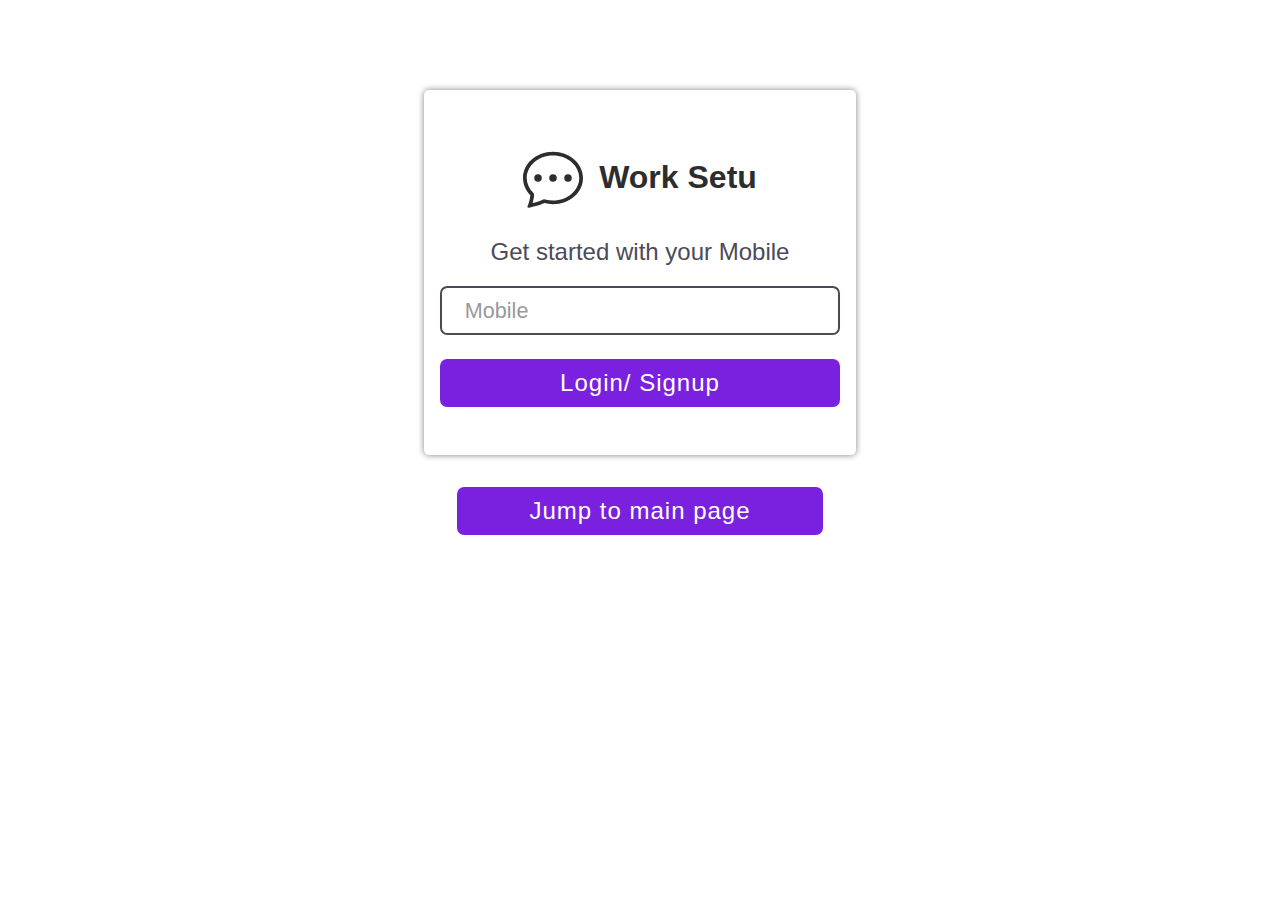
==== index.html @ fb4623e7 "new function added" ====
<!DOCTYPE html>
<html lang="en">

<head>
    <meta charset="UTF-8">
    <meta name="viewport" content="width=device-width, initial-scale=1.0">
    <title>Document</title>
    <link href="style.css" rel="stylesheet" />
</head>

<body>
    <form class="container center-form">
        <div style="display: flex;justify-content: center;align-items: center;gap: 1em;">
            <svg xmlns="http://www.w3.org/2000/svg" width="60" height="60" fill="currentColor" class="bi bi-chat-dots" viewBox="0 0 16 16">
                <path d="M5 8a1 1 0 1 1-2 0 1 1 0 0 1 2 0zm4 0a1 1 0 1 1-2 0 1 1 0 0 1 2 0zm3 1a1 1 0 1 0 0-2 1 1 0 0 0 0 2z"/>
                <path d="m2.165 15.803.02-.004c1.83-.363 2.948-.842 3.468-1.105A9.06 9.06 0 0 0 8 15c4.418 0 8-3.134 8-7s-3.582-7-8-7-8 3.134-8 7c0 1.76.743 3.37 1.97 4.6a10.437 10.437 0 0 1-.524 2.318l-.003.011a10.722 10.722 0 0 1-.244.637c-.079.186.074.394.273.362a21.673 21.673 0 0 0 .693-.125zm.8-3.108a1 1 0 0 0-.287-.801C1.618 10.83 1 9.468 1 8c0-3.192 3.004-6 7-6s7 2.808 7 6c0 3.193-3.004 6-7 6a8.06 8.06 0 0 1-2.088-.272 1 1 0 0 0-.711.074c-.387.196-1.24.57-2.634.893a10.97 10.97 0 0 0 .398-2z"/>
              </svg>
            <h1>Work Setu</h1>
        </div>
        <h2 style="text-align: center;">Get started with your Mobile</h2>
        <input class="input" type="tel" placeholder="Mobile" />
        <a class="button" href="otp.html"> Login/ Signup</a>
    </form>
    <a href="main.html" style="display:flex; justify-content:center; align-items: center;margin-top:2em">
        <button class="button">Jump to main page</button>
    </a>
    
     <!--dark mode script -->
     <script src="darkmode.js"></script>
</body>

</html>
---- style.css ----
@import "normalize.css";

@font-face {
    font-family: 'Inter';
    src: url(Inter.ttf);
    font-display: swap;
}


:root {
    font-family: 'Inter', 'Segoe UI', Tahoma, Geneva, Verdana, sans-serif;
    --primary-color: #7921de;
    --primary-text-color: #ffffff;
    --text-color: #2d2d2d;
    --sub-text-color: #4c4a58;
    --bg-color: #ffffff;
    --border-color: rgb(206, 206, 206);
    --box-shadow: 0 0 6px rgb(0, 0, 0, 0.5);
    --message-text-bg: rgba(158, 154, 159, 0.1);

}


.dark {

    --bg-color: #2d2d2d;
    --text-color: #ffffff;
    --sub-text-color: #cfcfcf;
    --border-color: rgb(77, 75, 75);
    --box-shadow: 0 0 6px rgb(255, 255, 255, 0.1);
    --message-text-bg: rgba(160, 159, 161, 0.1);
    transition: 0.3s;

}

body {
    background-color: var(--bg-color);
    color: var(--text-color);
    overflow-x: hidden;
}

::-webkit-scrollbar {
    width: 5px;
}


::-webkit-scrollbar-thumb {
    background-color: #85818a;
    border-radius: 5px;
}


::-webkit-scrollbar-track {
    background-color: #f0f0f0;
}

h1 {
    font-weight: 600;
}

h2 {
    color: var(--sub-text-color);
    font-weight: 500;
}

.input::placeholder {
    padding: 0.5em;
    color: #999999;
    /* Placeholder text color */
    font-size: 0.9em;
    /* Placeholder text style */
}

img {
    max-width: 100%;
    width: auto;
    max-height: 100%;
    height: auto;
}

.container {
    margin: auto;
    padding: 1.5em;
    max-width: 1140px;

}

.center-form {
    margin: auto;
    display: flex;
    flex-direction: column;
    width: 400px;
    max-width: calc(100% - 2em);
    margin-top: 10vh;
    box-shadow: var(--box-shadow);
    border-radius: 5px;
    padding: 3em 1em;
}

.input {
    line-height: 1.87em;
    display: flex;
    align-items: center;
    border: 2px solid var(--text-color);
    border-radius: 0.3em;
    outline: none;
    padding: 0;
    padding-left: 0.5em;
    font-size: 1.5rem;
    margin-bottom: 1em;
    background-color: var(--bg-color);
    border-color: var(--sub-text-color);
    color: var(--text-color);
}

.input:focus {
    border: 2px solid var(--primary-color);
}

.button {
    color: var(--primary-text-color);
    background: var(--primary-color);
    font-size: 1.5rem;
    font-weight: 400;
    letter-spacing: 1px;
    cursor: pointer;
    border: none;
    border-radius: 0.3em;
    display: flex;
    align-items: center;
    justify-content: center;
    height: 2em;
    padding: 0 3em;
    white-space: nowrap;
    text-decoration: none;
}

.steps_heading {
    display: flex;
    align-items: center;
    gap: 1em;
    text-decoration: none;
    color: var(--text-color);
    padding: 1em 0;
}

/* Medium devices (tablets, 768px and up) */
@media (max-width: 768px) {
    .center-form {
        box-shadow: none;
    }

    .container {
        margin: auto;
        padding-left: 1em;
        padding-right: 1em;
        max-width: calc(100% - 2em);
    }
}


/* Main class */
.container1 {
    height: calc(100vh - 48.8px);
    display: flex;
    flex: 1
}

.nav {
    position: sticky;
    top: 0;
}


.search {
    line-height: 1.5em;
    align-items: center;
    width: 100%;
    max-width: 50%;
    border-radius: 0.5em;
    background-color: var(--bg-color);
    border-color: var(--sub-text-color);
    color: var(--text-color);
    border: 1.5px solid var(--text-color);
    padding: 0 15px;
    font-size: 1.2em;
    outline: none;
}

.search:focus {
    /* border-color: var(--primary-color); */
    border: 1.5px solid var(--primary-color);
}

.search::placeholder {

    font-size: 0.7em;
    ;
}

.row {
    display: flex;
    align-items: center;
    gap: 0.5em;
}

span {
    font-size: 0.8em;
    font-weight: 500;
}

.img {
    width: 40px;
    height: 40px;
    border-radius: 2em;
    cursor: pointer;
}

.message-owner {
    font-weight: 600
}

.message-time {
    font-size: 0.7em;
    color: var(--sub-text-color);
    font-weight: 400;
}

.messagetext {
    line-height: 1.5em;
    font-size: 16px;
    font-weight: 400;
}

.column {
    display: flex;
    flex-direction: column;
    gap: 1em;
}



.sidebar {
    padding: 0.5em;
    flex: 0.1;
    background-color: var(--bg-color);
    min-width: 200px;
    border-top: 0.05px solid var(--border-color);
    border-right: 0.05px solid var(--border-color);
}

.chat-content {
    padding: 1em;
    flex: 1;
    background-color: var(--bg-color);
    display: flex;
    flex-direction: column;
    border-top: 0.05px solid var(--border-color);
    border-right: 0.05px solid var(--border-color);

}

.message-container {
    flex: 1;
    overflow-y: auto;


}

@media (max-width: 768px) {
    .sidebar {
        display: none;
        position: absolute;
        height: 91.5vh;
        animation: showSidebar 0.3s ease forwards;
    }


    @keyframes showSidebar {
        0% {
            display: none;
            opacity: 0;
            transform: translateX(-100%);
        }

        100% {
            display: block;
            opacity: 1;
            transform: translateX(0);
        }
    }


    .chat-content {

        margin-left: auto;
        width: 100%;
        max-width: calc(100% - 2em);

    }

    .menu-sidebar {
        display: block;
    }
}






.chatbox-msg:focus {
    border: 2px solid var(--primary-color);
}

.search-icon {
    display: none;
}

/* ================================================sender reciever ================================================== */

.sender,
.receiver {
    max-width: 99%;
    /* Adjust the maximum width as needed */
}

.sender-name-time {
    justify-content: flex-end;
}

.sender {

    justify-content: flex-end;
    align-items: flex-start;
    max-width: 50%;
    margin-left: auto;

}

.receiver {

    justify-content: flex-start;
    align-items: flex-start;
    max-width: 50%;
  
}

.receiver-text {
    padding: 1em;
    background-color: var(--message-text-bg);
    border-top-right-radius: 1em;
    border-bottom-right-radius: 1em;
    border-bottom-left-radius: 1em;
}

.sender-text {
    padding: 1em;

    background-color: var(--message-text-bg);

    border-bottom-right-radius: 1em;
    border-bottom-left-radius: 1em;
    border-top-left-radius: 1em;
}



.message-head-content {
    display: flex;
    position: relative;
    justify-content: space-between;
}
.forward-share-container {
    position: relative;
}

.forward-share-thread {
    position:absolute;
    display: flex;
    align-items: center;
    cursor: pointer;
    display: none;
    margin-left: -0.8em;
    margin-top: -0.5em;
}

.message-options {

    background-color: var(--bg-color);
    position: absolute;
    margin-left: 1em;
    margin-bottom: -11em;
    display: flex;
    flex-direction: column;
    flex-wrap: wrap;
    /* align-items: center; */
    gap: 1em;
    display: none;
    padding: 1em 1em;
    border-radius: 0.5em;
    border: 0.5px solid var(--border-color);
    z-index: 9999;

}

.message-options-elements {
    display: flex;
    align-items: center;
    /* flex-wrap: wrap; */

}



.message-options svg {
    cursor: pointer;
}

.messagetext.receiver-text:hover+.forward-share-thread,
.forward-share-thread:hover {
    display: flex;
}

@media (max-width: 1200px) {

    .receiver,
    .sender {
        max-width: 80%;
    }
}

@media (max-width: 768px) {
    .search-icon {
        display: block;
        cursor: pointer;
    }

    .search {
        display: none;
    }
    .message-options-elements span{
        display: none;
    }

}

.logo {
    position: relative;
    display: inline-block;
    cursor: pointer;
}

.logo .text {
    position: absolute;
    top: 50%;
    left: 2em;
    transform: translate(-50%, -50%);
    opacity: 0;
    transition: opacity 0.3s;
    font-size: 1em;
    font-weight: bold;
}

.logo:hover .bi-chat-dots {
    opacity: 0;
}

.logo:hover .text {
    opacity: 1;
    color: var(--primary-color);
}

/* =========================Thread=================================== */
.thread {

    padding: 1em;
    flex: 1;
    background-color: var(--bg-color);
    display: flex;
    flex-direction: column;
    border-top: 0.05px solid var(--border-color);
    border-right: 0.05px solid var(--border-color);
    display: none;

}

/* ===========================input box design============== */
.input-msg {
    background-color: var(--bg-color);
    display: flex;
    /* padding: 0.5em; */
    flex-direction: column;
    position: relative;



    /* border: 0.05px solid var(--border-color); */

}

.midinput {
    display: flex;
    flex: 1;
    padding: 0.5em;
    align-items: center;
    border: 0.05px solid var(--border-color);
    border-radius: 0.5em;
    justify-content: space-between;


}

.chatbox-msg {
    width: 100%;
    border: 2px solid var(--text-color);
    line-height: 2em;
    align-items: center;
    border-radius: 0.3em;
    background-color: var(--bg-color);
    border-color: var(--sub-text-color);
    color: var(--text-color);
    font-size: 1.2em;
    outline: none;

}

.input-msg svg {
    width: 18px;
    height: 18px;
    cursor: pointer;



}

.textStyle-container{
    position: relative;
}

.textStyle {
    position: absolute;
    max-width: 55%;
    display: flex;
    flex-wrap: wrap;
    gap: 1em;
    align-items: center;
    background-color: var(--bg-color);
    padding: 0.5em;
    border: 0.5px solid var(--border-color);
    border-radius: 0.5em;
    cursor: pointer;
    margin-top: -2.3em;
    display: none;
    /* width: 100%; */
}





.midinput input {
    font-size: 1.2em;
    border: none;
    background-color: var(--bg-color);
    width: calc(100% - 0.5em);
    color: var(--text-color)
}

.midinput svg {
    display: flex;
}

.midinput input:focus {
    outline: none;
    border: 0px solid var(--border-color);

}

.attachement {
    display: flex;
    justify-content: space-between;
    padding: 0.2em;

}

.leftattachment {
    display: flex;
    gap: 1em;
    flex: 1;
    cursor: pointer;
    align-items: center;
}


.rightbutton svg {
    width: 25px;
    height: 25px;
    cursor: pointer;
    flex: 1;

}

.work-detail {
    cursor: pointer;
}

.popup-container {
    display: none;
    position: fixed;
    top: 50%;
    left: 50%;
    transform: translate(-50%, -50%);
    padding: 2em;
    width: 400px;
    height: 350px;
    background-color: var(--bg-color);
    box-shadow: var(--box-shadow);
    z-index: 9999;
    border-radius: 20px;
}


.dimmed-background {
    position: fixed;
    top: 0;
    left: 0;
    width: 100%;
    height: 100%;
    background-color: rgba(0, 0, 0, 0.5);
    z-index: 9998;
    pointer-events: none;
}

/* your slack pop up style */

.your-slack {
    width: 300px;
    height: 300px;
    background-color: var(--bg-color);
    padding: 2em;
    border-radius: 20px;
    box-shadow: var(--box-shadow);
    z-index: 9999;
    display: none;
    position: absolute;
    top: 8%;
    left: 0;

}

.mid-content span {
    font-size: 1em;
}

.profile-popup {
    width: 250px;
    height: 250px;
    padding: 2em;
    background-color: var(--bg-color);
    border-radius: 20px;
    box-shadow: var(--box-shadow);
    z-index: 9999;
    position: absolute;
    top: 4%;
    right: 0;
    display: none;

}

.invite-people {
    display: flex;
    justify-content: center;
    align-items: center;
    z-index: 9999;
    position: absolute;
    left: 50%;
    top: 50%;
    transform: translate(-50%, -50%);
    display: none;
    width: 400px;
    height: 250px;
    padding: 2em;
    background-color: var(--bg-color);
    border-radius: 20px;
    box-shadow: var(--box-shadow);
}


.invite-people textarea {
    padding: 1em;
    text-decoration: none;
    height: 5em;
    border-radius: 0.2em;
}

.invite-people textarea:focus {
    outline: none;
    box-shadow: var(--box-shadow);

}


a {
    text-decoration: none;

}

.create-channel-popup {
    display: flex;
    justify-content: center;
    align-items: center;
    z-index: 9999;
    position: absolute;
    left: 50%;
    top: 50%;
    transform: translate(-50%, -50%);
    display: none;
    width: 400px;
    height: 250px;
    padding: 2em;
    background-color: var(--bg-color);
    border-radius: 20px;
    box-shadow: var(--box-shadow);
}


.setting-adminitration-popup {
    display: flex;
    justify-content: center;
    align-items: center;
    z-index: 9999;
    position: absolute;
    left: 23.7%;
    top: 22%;
    display: none;
    width: 250px;
    height: 250px;
    padding: 2em;
    background-color: var(--bg-color);
    border-radius: 20px;
    box-shadow: var(--box-shadow);
}

.add-workspace-popup {
    display: flex;
    justify-content: center;
    align-items: center;
    z-index: 9999;
    position: absolute;
    left: 23.7%;
    top: 22%;
    display: none;
    width: 200px;
    height: 125px;
    padding: 1em;
    background-color: var(--bg-color);
    border-radius: 20px;
    box-shadow: var(--box-shadow);
}

.edit-workspace-detail-popup {
    display: flex;
    justify-content: center;
    align-items: center;
    z-index: 9999;
    position: absolute;
    left: 50%;
    top: 50%;
    transform: translate(-50%, -50%);
    display: none;
    width: 400px;
    height: 350px;
    padding: 2em;
    background-color: var(--bg-color);
    border-radius: 20px;
    box-shadow: var(--box-shadow);
}

.switch-workspace-popup {
    display: flex;
    justify-content: flex-start;
    align-items: start;
    z-index: 9999;
    position: absolute;
    left: 23.7%;
    top: 21%;
    display: none;
    width: 200px;
    height: 200px;
    padding: 2em;
    background-color: var(--bg-color);
    border-radius: 20px;
    box-shadow: var(--box-shadow);
}

.add-channel-pop-up {
    display: flex;
    justify-content: center;
    align-items: center;
    z-index: 9999;
    position: absolute;
    left: 50%;
    top: 50%;
    transform: translate(-50%, -50%);
    display: none;
    width: 400px;
    height: 250px;
    padding: 2em;
    background-color: var(--bg-color);
    border-radius: 20px;
    box-shadow: var(--box-shadow);
}

@media screen and (max-width: 768px) {

    .invite-people,
    .create-channel-popup,
    .edit-workspace-detail-popup,
    .popup-container,
    .add-channel-pop-up {
        width: 90%;
        height: auto;
        max-width: 400px;
        /* Optional: Limit the maximum width for very large screens */
        padding: 1em;
    }

}


/* =========================================================================Manage page css======================================================== */
.manage-container {

    height: calc(100vh - 80px);
    display: flex;

}

.navBar {
    position: sticky;
    top: 0;
    width: calc(100% - 4em);
    background-color: var(--bg-color);
    border-bottom: 0.05px solid var(--border-color);
    ;


}



.left-content {

    height: calc(100vh - 100px);
    padding: 0.5em;
    flex: 1;
    background-color: var(--bg-color);
    min-width: 200px;
    border-right: 0.05px solid var(--border-color);
}

.rightBar {
    flex: 1;
}

.right-content {
    display: flex;
    flex-direction: column;
    margin-left: auto;


}

.midbar {
    display: flex;
    justify-content: space-between;
    align-items: center;
    border-top: 0.05px solid var(--border-color);
    border-bottom: 0.05px solid var(--border-color);

}

.right input {

    background-color: var(--bg-color);
    padding: 0.5em;
    border-radius: 0.5em;
    color: var(--text-color);
}

.right input:focus {
    outline: none;
    border-color: var(--primary-color);
}

.bottomBar {
    width: 100%;
    display: flex;
    justify-content: space-between;
    border-bottom: 0.05px solid var(--border-color);
    margin: auto;
}

.firstTable {

    display: flex;
    align-items: center;
    flex-direction: column;



}

@media (max-width: 768px) {
    .leftBar {
        display: none;
        position: absolute;
        height: 91.5vh;
        animation: showSidebars 0.3s ease forwards;
    }

    @keyframes showSidebars {
        0% {
            display: none;
            opacity: 0;
            transform: translateX(-100%);
        }

        100% {
            display: block;
            opacity: 1;
            transform: translateX(0);
        }
    }

    .navBar {
        width: 100%;
    }

    .right-content {

        margin-left: auto;
        width: 100%;

    }

    .menu-button-leftbar {
        display: block;
    }
}
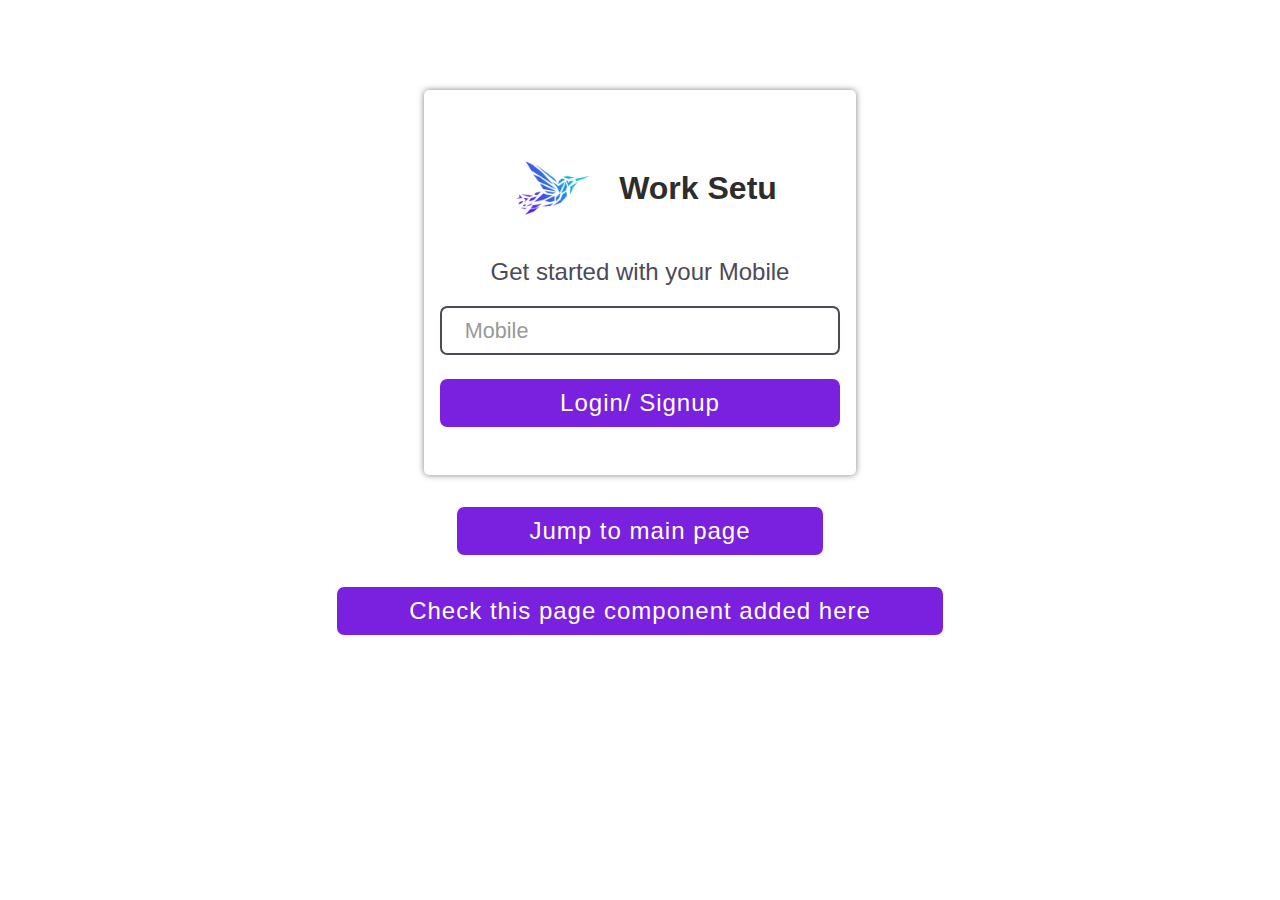
==== commit 8d7189d8: "logo changed" ====
--- a/index.html
+++ b/index.html
@@ -11,10 +11,11 @@
 <body>
     <form class="container center-form">
         <div style="display: flex;justify-content: center;align-items: center;gap: 1em;">
-            <svg xmlns="http://www.w3.org/2000/svg" width="60" height="60" fill="currentColor" class="bi bi-chat-dots" viewBox="0 0 16 16">
+            <!-- <svg xmlns="http://www.w3.org/2000/svg" width="60" height="60" fill="currentColor" class="bi bi-chat-dots" viewBox="0 0 16 16">
                 <path d="M5 8a1 1 0 1 1-2 0 1 1 0 0 1 2 0zm4 0a1 1 0 1 1-2 0 1 1 0 0 1 2 0zm3 1a1 1 0 1 0 0-2 1 1 0 0 0 0 2z"/>
                 <path d="m2.165 15.803.02-.004c1.83-.363 2.948-.842 3.468-1.105A9.06 9.06 0 0 0 8 15c4.418 0 8-3.134 8-7s-3.582-7-8-7-8 3.134-8 7c0 1.76.743 3.37 1.97 4.6a10.437 10.437 0 0 1-.524 2.318l-.003.011a10.722 10.722 0 0 1-.244.637c-.079.186.074.394.273.362a21.673 21.673 0 0 0 .693-.125zm.8-3.108a1 1 0 0 0-.287-.801C1.618 10.83 1 9.468 1 8c0-3.192 3.004-6 7-6s7 2.808 7 6c0 3.193-3.004 6-7 6a8.06 8.06 0 0 1-2.088-.272 1 1 0 0 0-.711.074c-.387.196-1.24.57-2.634.893a10.97 10.97 0 0 0 .398-2z"/>
-              </svg>
+              </svg> -->
+              <img class="logo-main" src="wlogo.png" style="width: 100px; height:100px" alt="">
             <h1>Work Setu</h1>
         </div>
         <h2 style="text-align: center;">Get started with your Mobile</h2>
@@ -24,7 +25,10 @@
     <a href="main.html" style="display:flex; justify-content:center; align-items: center;margin-top:2em">
         <button class="button">Jump to main page</button>
     </a>
-    
+    <a href="check.html" style="display:flex; justify-content:center; align-items: center;margin-top:2em">
+        <button class="button">Check this page component added here</button>
+    </a>
+
      <!--dark mode script -->
      <script src="darkmode.js"></script>
 </body>
--- a/style.css
+++ b/style.css
@@ -14,18 +14,24 @@
     --text-color: #2d2d2d;
     --sub-text-color: #4c4a58;
     --bg-color: #ffffff;
+    --sidebar: #ffff;
+    --message: rgb(255, 255, 255);
+    --nav: #fff;
     --border-color: rgb(206, 206, 206);
     --box-shadow: 0 0 6px rgb(0, 0, 0, 0.5);
     --message-text-bg: rgba(158, 154, 159, 0.1);
 
+
 }
 
 
 .dark {
-
-    --bg-color: #2d2d2d;
+    --bg-color: #232627;
     --text-color: #ffffff;
     --sub-text-color: #cfcfcf;
+    --sidebar: rgb(21, 24, 25);
+    --nav: #141718;
+    --message: #232627;
     --border-color: rgb(77, 75, 75);
     --box-shadow: 0 0 6px rgb(255, 255, 255, 0.1);
     --message-text-bg: rgba(160, 159, 161, 0.1);
@@ -96,7 +102,9 @@
     border-radius: 5px;
     padding: 3em 1em;
 }
-
+.logo-main{
+    width:40px; height:40px
+}
 .input {
     line-height: 1.87em;
     display: flex;
@@ -144,6 +152,19 @@
     padding: 1em 0;
 }
 
+.image-box {
+
+    border-radius: 0.5em;
+    overflow: auto;
+    transition: all ease 1s;
+
+
+}
+
+.image-box:hover {
+    scale: 1.1;
+}
+
 /* Medium devices (tablets, 768px and up) */
 @media (max-width: 768px) {
     .center-form {
@@ -159,9 +180,9 @@
 }
 
 
-/* Main class */
+/* ======================================Main class============================= */
 .container1 {
-    height: calc(100vh - 48.8px);
+    height: calc(100vh - 44.5px);
     display: flex;
     flex: 1
 }
@@ -169,6 +190,13 @@
 .nav {
     position: sticky;
     top: 0;
+    background-color: var(--nav);
+    width: 100%;
+    display: flex;
+    justify-content: space-between;
+    align-items: center;
+    gap: 2em;
+    
 }
 
 
@@ -178,10 +206,10 @@
     width: 100%;
     max-width: 50%;
     border-radius: 0.5em;
-    background-color: var(--bg-color);
+    background-color: var(--nav);
     border-color: var(--sub-text-color);
     color: var(--text-color);
-    border: 1.5px solid var(--text-color);
+    border: 1.7px solid var(--text-color);
     padding: 0 15px;
     font-size: 1.2em;
     outline: none;
@@ -189,7 +217,7 @@
 
 .search:focus {
     /* border-color: var(--primary-color); */
-    border: 1.5px solid var(--primary-color);
+    border: 1.7px solid var(--primary-color);
 }
 
 .search::placeholder {
@@ -241,18 +269,19 @@
 
 
 .sidebar {
-    padding: 0.5em;
+    padding: 0.6em;
     flex: 0.1;
-    background-color: var(--bg-color);
+    background-color: var(--sidebar);
     min-width: 200px;
     border-top: 0.05px solid var(--border-color);
     border-right: 0.05px solid var(--border-color);
+    z-index: 999;
 }
 
 .chat-content {
     padding: 1em;
     flex: 1;
-    background-color: var(--bg-color);
+    background-color: var(--message);
     display: flex;
     flex-direction: column;
     border-top: 0.05px solid var(--border-color);
@@ -263,6 +292,7 @@
 .message-container {
     flex: 1;
     overflow-y: auto;
+   
 
 
 }
@@ -335,6 +365,7 @@
     align-items: flex-start;
     max-width: 50%;
     margin-left: auto;
+   
 
 }
 
@@ -343,7 +374,7 @@
     justify-content: flex-start;
     align-items: flex-start;
     max-width: 50%;
-  
+
 }
 
 .receiver-text {
@@ -370,33 +401,48 @@
     display: flex;
     position: relative;
     justify-content: space-between;
-}
+    align-items: center;
+}
+
 .forward-share-container {
     position: relative;
+
+
+
+
 }
 
 .forward-share-thread {
-    position:absolute;
-    display: flex;
-    align-items: center;
+    width: 50%;
+    position: absolute;
+    display: flex;
     cursor: pointer;
-    display: none;
-    margin-left: -0.8em;
+    margin: auto;
+
+    /* display: none; */
+
+    margin-left: -5em;
     margin-top: -0.5em;
-}
+
+    gap: 0.6em;
+
+
+}
+
 
 .message-options {
 
-    background-color: var(--bg-color);
-    position: absolute;
-    margin-left: 1em;
-    margin-bottom: -11em;
+    background-color: var(--message);
+    position: absolute;
+
+    margin-left: 0.5em;
+    margin-top: 1em;
+
     display: flex;
     flex-direction: column;
     flex-wrap: wrap;
-    /* align-items: center; */
+    opacity: 0;
     gap: 1em;
-    display: none;
     padding: 1em 1em;
     border-radius: 0.5em;
     border: 0.5px solid var(--border-color);
@@ -407,9 +453,28 @@
 .message-options-elements {
     display: flex;
     align-items: center;
+
     /* flex-wrap: wrap; */
 
 }
+
+.three-option-visible {
+    display: flex;
+    gap: 0.5em;
+    opacity: 0;
+
+}
+
+.receiver:hover .three-option-visible {
+    opacity: 1;
+}
+
+.forward-share-container:hover .message-options {
+    opacity: 1;
+
+}
+
+
 
 
 
@@ -417,10 +482,7 @@
     cursor: pointer;
 }
 
-.messagetext.receiver-text:hover+.forward-share-thread,
-.forward-share-thread:hover {
-    display: flex;
-}
+
 
 @media (max-width: 1200px) {
 
@@ -439,7 +501,8 @@
     .search {
         display: none;
     }
-    .message-options-elements span{
+
+    .message-options-elements span {
         display: none;
     }
 
@@ -449,16 +512,18 @@
     position: relative;
     display: inline-block;
     cursor: pointer;
+
 }
 
 .logo .text {
+    text-transform: uppercase;
     position: absolute;
     top: 50%;
     left: 2em;
     transform: translate(-50%, -50%);
     opacity: 0;
     transition: opacity 0.3s;
-    font-size: 1em;
+    font-size: 1.2em;
     font-weight: bold;
 }
 
@@ -468,7 +533,9 @@
 
 .logo:hover .text {
     opacity: 1;
-    color: var(--primary-color);
+    color: transparent;
+    -webkit-text-stroke: 0.9px var(--text-color);
+    
 }
 
 /* =========================Thread=================================== */
@@ -487,7 +554,7 @@
 
 /* ===========================input box design============== */
 .input-msg {
-    background-color: var(--bg-color);
+    background-color: var(--message);
     display: flex;
     /* padding: 0.5em; */
     flex-direction: column;
@@ -517,7 +584,7 @@
     line-height: 2em;
     align-items: center;
     border-radius: 0.3em;
-    background-color: var(--bg-color);
+    background-color: var(--message);
     border-color: var(--sub-text-color);
     color: var(--text-color);
     font-size: 1.2em;
@@ -534,7 +601,7 @@
 
 }
 
-.textStyle-container{
+.textStyle-container {
     position: relative;
 }
 
@@ -562,7 +629,7 @@
 .midinput input {
     font-size: 1.2em;
     border: none;
-    background-color: var(--bg-color);
+    background-color: var(--message);
     width: calc(100% - 0.5em);
     color: var(--text-color)
 }
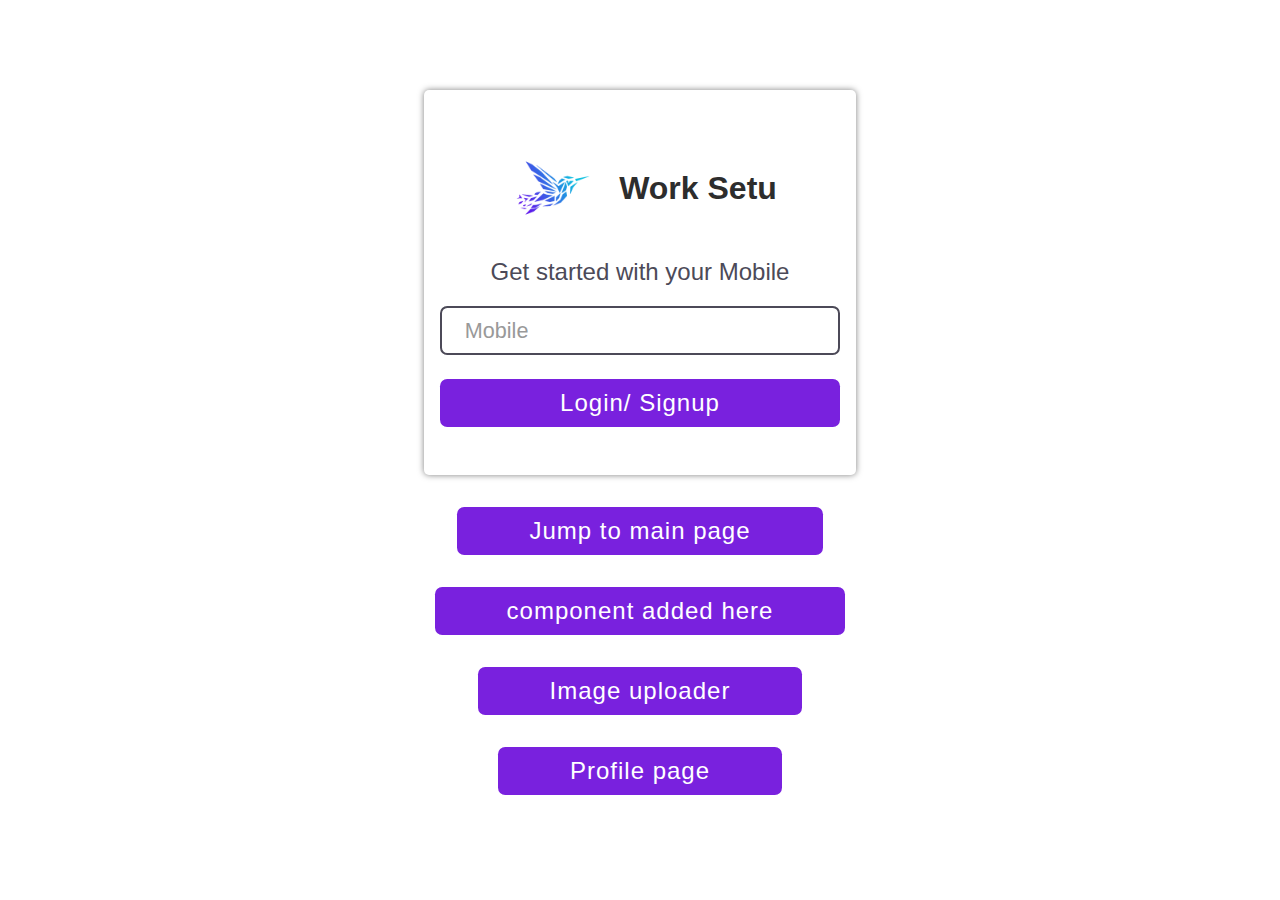
==== commit b9264f5b: "Update index.html" ====
--- a/index.html
+++ b/index.html
@@ -4,7 +4,8 @@
 <head>
     <meta charset="UTF-8">
     <meta name="viewport" content="width=device-width, initial-scale=1.0">
-    <title>Document</title>
+    <link rel="icon" type="image/x-icon" href="wlogo.png">
+    <title>WorkSetu</title>
     <link href="style.css" rel="stylesheet" />
 </head>
 
@@ -16,7 +17,7 @@
                 <path d="m2.165 15.803.02-.004c1.83-.363 2.948-.842 3.468-1.105A9.06 9.06 0 0 0 8 15c4.418 0 8-3.134 8-7s-3.582-7-8-7-8 3.134-8 7c0 1.76.743 3.37 1.97 4.6a10.437 10.437 0 0 1-.524 2.318l-.003.011a10.722 10.722 0 0 1-.244.637c-.079.186.074.394.273.362a21.673 21.673 0 0 0 .693-.125zm.8-3.108a1 1 0 0 0-.287-.801C1.618 10.83 1 9.468 1 8c0-3.192 3.004-6 7-6s7 2.808 7 6c0 3.193-3.004 6-7 6a8.06 8.06 0 0 1-2.088-.272 1 1 0 0 0-.711.074c-.387.196-1.24.57-2.634.893a10.97 10.97 0 0 0 .398-2z"/>
               </svg> -->
               <img class="logo-main" src="wlogo.png" style="width: 100px; height:100px" alt="">
-            <h1>Work Setu</h1>
+            <h1 class="w-title">Work Setu</h1>
         </div>
         <h2 style="text-align: center;">Get started with your Mobile</h2>
         <input class="input" type="tel" placeholder="Mobile" />
@@ -26,7 +27,13 @@
         <button class="button">Jump to main page</button>
     </a>
     <a href="check.html" style="display:flex; justify-content:center; align-items: center;margin-top:2em">
-        <button class="button">Check this page component added here</button>
+        <button class="button">component added here</button>
+    </a>
+    <a href="cropper.html" style="display:flex; justify-content:center; align-items: center;margin-top:2em">
+        <button class="button">Image uploader</button>
+    </a>
+    <a href="profile.html" style="display:flex; justify-content:center; align-items: center;margin-top:2em">
+        <button class="button">Profile page</button>
     </a>
 
      <!--dark mode script -->
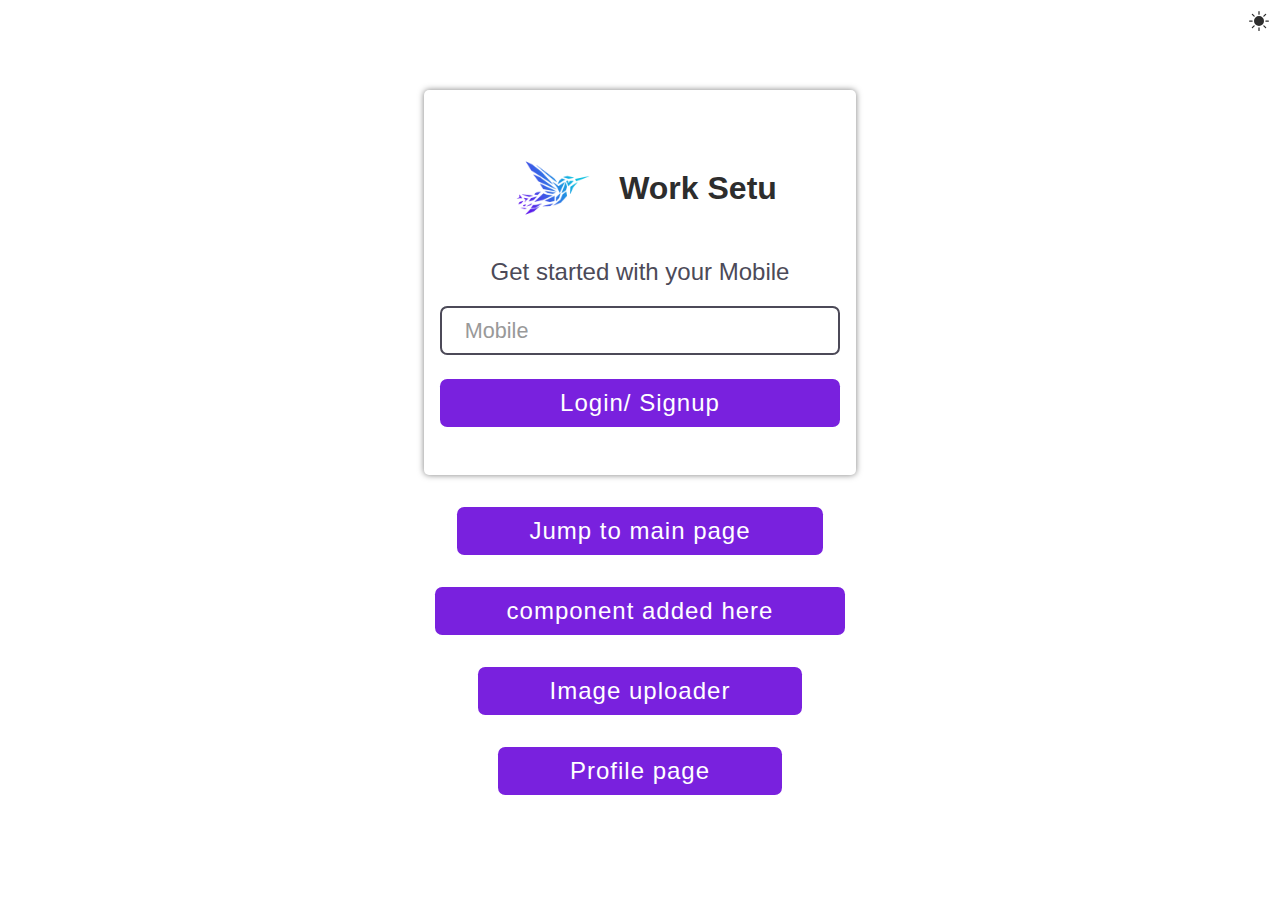
==== commit 56acb494: "Redesigned UI" ====
--- a/index.html
+++ b/index.html
@@ -16,7 +16,7 @@
                 <path d="M5 8a1 1 0 1 1-2 0 1 1 0 0 1 2 0zm4 0a1 1 0 1 1-2 0 1 1 0 0 1 2 0zm3 1a1 1 0 1 0 0-2 1 1 0 0 0 0 2z"/>
                 <path d="m2.165 15.803.02-.004c1.83-.363 2.948-.842 3.468-1.105A9.06 9.06 0 0 0 8 15c4.418 0 8-3.134 8-7s-3.582-7-8-7-8 3.134-8 7c0 1.76.743 3.37 1.97 4.6a10.437 10.437 0 0 1-.524 2.318l-.003.011a10.722 10.722 0 0 1-.244.637c-.079.186.074.394.273.362a21.673 21.673 0 0 0 .693-.125zm.8-3.108a1 1 0 0 0-.287-.801C1.618 10.83 1 9.468 1 8c0-3.192 3.004-6 7-6s7 2.808 7 6c0 3.193-3.004 6-7 6a8.06 8.06 0 0 1-2.088-.272 1 1 0 0 0-.711.074c-.387.196-1.24.57-2.634.893a10.97 10.97 0 0 0 .398-2z"/>
               </svg> -->
-              <img class="logo-main" src="wlogo.png" style="width: 100px; height:100px" alt="">
+              <img class="logo-main" src="img/wlogo.png" style="width: 100px; height:100px" alt="">
             <h1 class="w-title">Work Setu</h1>
         </div>
         <h2 style="text-align: center;">Get started with your Mobile</h2>
@@ -37,7 +37,7 @@
     </a>
 
      <!--dark mode script -->
-     <script src="darkmode.js"></script>
+     <script src="components/darkmode.js"></script>
 </body>
 
 </html>
--- a/style.css
+++ b/style.css
@@ -69,6 +69,12 @@
     font-weight: 500;
 }
 
+a{
+    text-decoration: none;
+    color: var(--text-color);
+    cursor: pointer;
+}
+
 .input::placeholder {
     padding: 0.5em;
     color: #999999;
@@ -102,9 +108,13 @@
     border-radius: 5px;
     padding: 3em 1em;
 }
-.logo-main{
-    width:40px; height:40px
-}
+
+.logo-main {
+    width: 40px;
+    height: 40px;
+  
+}
+
 .input {
     line-height: 1.87em;
     display: flex;
@@ -165,6 +175,110 @@
     scale: 1.1;
 }
 
+/* ========================================image-cropper-css-step 2 page============================================== */
+.cropper-image-container {
+    flex: 1;
+    display: flex;
+    align-items: center;
+    justify-content: center;
+    border: 0.5px solid var(--border-color);
+    border-radius: 1em;
+}
+
+
+
+
+.img-box {
+    width: 100%;
+    padding: 2em;
+    display: flex;
+    flex-direction: column;
+    align-items: center;
+    gap: 2em;
+    border-radius: 2em;
+
+}
+
+
+.img-box img {
+    width: 300px;
+    height: 300px;
+    border-radius: 0.5em;
+
+}
+
+.button-continue {
+    display: flex;
+    gap: 1em;
+
+}
+
+
+
+.crop-popup {
+    display: none;
+    position: fixed;
+    top: 0;
+    left: 0;
+    width: 100%;
+    height: 80vh;
+    background-color: var(--bg-color);
+    justify-content: center;
+    align-items: center;
+}
+
+.crop-container {
+    position: relative;
+    display: flex;
+    flex-direction: column;
+    gap: 1em;
+    background-color: var(--bg-color);
+    padding: 2em;
+    width: calc(100% - 4em);
+    max-width: 80%;
+    max-height: 80%;
+    min-width: 300px;
+    max-width: 500px;
+    overflow: hidden;
+    box-shadow: var(--box-shadow);
+}
+
+.crop-container img {
+    max-width: 50%;
+    max-height: 50%;
+   
+    height: auto;
+    width: auto;
+}
+
+.crop-container button {
+    display: block;
+    margin-top: 10px;
+}
+.two-button{
+width: 100%;
+display: flex;
+color: var(--text-color);
+transition: all ease 2s;
+align-items: center;
+justify-content: center;
+gap: 1em;
+z-index: 5;
+}
+
+
+
+#imageInput {
+    display: none;
+}
+
+
+.upload-btn:hover {
+    background-color: rgb(121, 33, 222, 0.5);
+}
+
+
+
 /* Medium devices (tablets, 768px and up) */
 @media (max-width: 768px) {
     .center-form {
@@ -177,6 +291,27 @@
         padding-right: 1em;
         max-width: calc(100% - 2em);
     }
+
+    .img-box img {
+        width: 250px;
+        height: 250px;
+    }
+
+    .button-continue {
+        flex-direction: column;
+
+
+    }
+
+    .crop-container {
+        max-width: 80%;
+        font-size: 14px;
+    }
+    .two-button .button{
+        font-size: 1em;
+    }
+
+   
 }
 
 
@@ -185,6 +320,29 @@
     height: calc(100vh - 44.5px);
     display: flex;
     flex: 1
+}
+
+.w-title {
+    cursor: pointer;
+    position: relative;
+}
+
+.w-title::after {
+    content: "";
+    position: absolute;
+    left: 0;
+    right: 0;
+    bottom: 0;
+    height: 2px;
+    width: 0%;
+    border-radius: 2px;
+    background-color: var(--primary-color);
+    transition: all ease 2s;
+
+}
+
+.w-title:hover::after {
+    width: 100%;
 }
 
 .nav {
@@ -196,34 +354,44 @@
     justify-content: space-between;
     align-items: center;
     gap: 2em;
-    
-}
-
-
-.search {
-    line-height: 1.5em;
+    z-index: 9999;
+
+}
+
+.nav-search-bar{
+   
+    display: flex;
+    gap: 0.5em;
     align-items: center;
     width: 100%;
     max-width: 50%;
-    border-radius: 0.5em;
+    border-radius: 5em;
     background-color: var(--nav);
     border-color: var(--sub-text-color);
     color: var(--text-color);
-    border: 1.7px solid var(--text-color);
-    padding: 0 15px;
-    font-size: 1.2em;
-    outline: none;
-}
-
-.search:focus {
-    /* border-color: var(--primary-color); */
-    border: 1.7px solid var(--primary-color);
-}
+    border: 1px solid var(--sub-text-color);
+    padding: 6px 15px;
+    font-size: 1em;
+    
+}
+
+.nav-search-bar:focus{
+   
+    border-color: var(--primary-color);
+}
+
+.search {
+  background-color: var(--nav);
+  border: none;
+  color: var(--text-color);
+  outline: none;
+
+}
+
+
 
 .search::placeholder {
-
-    font-size: 0.7em;
-    ;
+    font-size: 0.8em;;
 }
 
 .row {
@@ -269,11 +437,11 @@
 
 
 .sidebar {
+    position: sticky;
     padding: 0.6em;
     flex: 0.1;
     background-color: var(--sidebar);
     min-width: 200px;
-    border-top: 0.05px solid var(--border-color);
     border-right: 0.05px solid var(--border-color);
     z-index: 999;
 }
@@ -284,7 +452,6 @@
     background-color: var(--message);
     display: flex;
     flex-direction: column;
-    border-top: 0.05px solid var(--border-color);
     border-right: 0.05px solid var(--border-color);
 
 }
@@ -292,9 +459,14 @@
 .message-container {
     flex: 1;
     overflow-y: auto;
+}
+.menu-sidebar{
+    position: absolute;
+    top: 0;
+    left: 0;
+    z-index: 9999;
+ 
    
-
-
 }
 
 @media (max-width: 768px) {
@@ -355,25 +527,23 @@
     /* Adjust the maximum width as needed */
 }
 
-.sender-name-time {
-    justify-content: flex-end;
-}
+
 
 .sender {
-
-    justify-content: flex-end;
+    flex-direction: row-reverse;
+    justify-content: end;
     align-items: flex-start;
     max-width: 50%;
     margin-left: auto;
-   
-
-}
+
+}
+
 
 .receiver {
-
     justify-content: flex-start;
     align-items: flex-start;
     max-width: 50%;
+    margin-right: auto;
 
 }
 
@@ -387,67 +557,82 @@
 
 .sender-text {
     padding: 1em;
-
     background-color: var(--message-text-bg);
-
     border-bottom-right-radius: 1em;
     border-bottom-left-radius: 1em;
     border-top-left-radius: 1em;
 }
 
-
-
-.message-head-content {
+.sender-name-time {
+    justify-content: flex-end;
+}
+
+
+.receiver-zone {
     display: flex;
     position: relative;
     justify-content: space-between;
     align-items: center;
 }
 
-.forward-share-container {
+.sender-zone {
     position: relative;
-
-
-
-
-}
-
-.forward-share-thread {
-    width: 50%;
-    position: absolute;
+    display: flex;
+    flex-direction: row-reverse;
+    align-items: center;
+    justify-content: space-between;
+}
+
+.message-toolbar-container {
+    position: relative;
+
+
+
+}
+
+.message-toolbar {
+
+    position: relative;
     display: flex;
     cursor: pointer;
-    margin: auto;
-
-    /* display: none; */
-
-    margin-left: -5em;
-    margin-top: -0.5em;
-
-    gap: 0.6em;
-
-
+    display: none;
+    gap: 0.5em;
+
+}
+
+.sender .message-toolbar {
+    flex-direction: row-reverse;
 }
 
 
 .message-options {
-
     background-color: var(--message);
     position: absolute;
-
-    margin-left: 0.5em;
-    margin-top: 1em;
-
     display: flex;
     flex-direction: column;
     flex-wrap: wrap;
-    opacity: 0;
+    display: none;
     gap: 1em;
-    padding: 1em 1em;
+    padding: 1em;
     border-radius: 0.5em;
     border: 0.5px solid var(--border-color);
     z-index: 9999;
 
+
+}
+
+.sender .message-options {
+    top: 0;
+    right: 100%;
+}
+
+.receiver .message-options {
+    top: 0;
+    left: 100%;
+}
+
+.message-options span {
+    cursor: pointer;
 }
 
 .message-options-elements {
@@ -458,31 +643,27 @@
 
 }
 
-.three-option-visible {
-    display: flex;
-    gap: 0.5em;
-    opacity: 0;
-
-}
-
-.receiver:hover .three-option-visible {
-    opacity: 1;
-}
-
-.forward-share-container:hover .message-options {
-    opacity: 1;
-
-}
-
-
-
-
+
+.receiver:hover .message-toolbar {
+    display: flex;
+}
+
+.sender:hover .message-toolbar {
+    display: flex;
+}
+
+.three-dots {
+    outline: none;
+}
+
+.three-dots:focus+.message-options {
+    display: flex;
+
+}
 
 .message-options svg {
     cursor: pointer;
 }
-
-
 
 @media (max-width: 1200px) {
 
@@ -498,7 +679,7 @@
         cursor: pointer;
     }
 
-    .search {
+    .nav-search-bar {
         display: none;
     }
 
@@ -533,9 +714,9 @@
 
 .logo:hover .text {
     opacity: 1;
-    color: transparent;
-    -webkit-text-stroke: 0.9px var(--text-color);
-    
+    /* color: transparent;
+    -webkit-text-stroke: 0.5px var(--text-color); */
+
 }
 
 /* =========================Thread=================================== */
@@ -607,7 +788,7 @@
 
 .textStyle {
     position: absolute;
-    max-width: 55%;
+    bottom: 4em;
     display: flex;
     flex-wrap: wrap;
     gap: 1em;
@@ -1015,4 +1196,158 @@
     .menu-button-leftbar {
         display: block;
     }
+}
+
+
+/*============ profile============ */
+
+.container-prof {
+   flex:1;
+   margin: auto;
+}
+
+
+
+.editprofile-container {
+    width: 80%;
+    margin: auto;
+    max-width: 80%;
+    display: flex;
+    flex-direction: column;
+    justify-content: center;
+    align-items: center;
+    border-radius: 1em;
+    background-color: rgb(144, 143, 143, 0.1);
+
+
+
+}
+input[type="number"]::-webkit-inner-spin-button,
+input[type="number"]::-webkit-outer-spin-button {
+  -webkit-appearance: none;
+  appearance: none;
+
+}
+
+.editprof {
+    width: 100%;
+    display: flex;
+    justify-content: center;
+    align-items: center;
+    padding: 2em;
+    width: calc(100% - 4em);
+    gap: 10px;
+
+}
+
+.editprof span {
+    font-size: 1.5em;
+    color: var(--text-color);
+}
+
+.profilepage-main {
+    display: flex;
+    justify-content: center;
+    align-items: center;
+    flex-direction: row-reverse;
+    /* justify-content: space-around; */
+    gap: 3em;
+    padding: 2em;
+    width: calc(100% - 4em);
+
+}
+
+.leftside {
+    width: 100%;
+    display: flex;
+    flex-direction: column;
+    gap: 1em;
+    align-items: center;
+}
+
+.leftside img {
+    width: 250px;
+    border-radius: 0.5em;
+}
+
+.rightside {
+    width: 100%;
+    display: flex;
+    flex-direction: column;
+    align-items: center;
+    gap: 2em;
+    justify-content: center;
+}
+
+.rightside input {
+    width: 70%;
+    padding: 1em;
+    justify-content: end;
+    color: var(--text-color);
+    border: none;
+    background-color: var(--bg-color);
+    border: 1px solid var(--border-color);
+    border-radius: 0.5em;
+}
+
+.rightside input:focus {
+    outline: none;
+    border-color: var(--primary-color);
+}
+
+.inputs {
+    width:100%;
+    display: flex;
+    justify-content: start;
+    align-items: center;
+    gap: 2em;
+}
+
+.inputs span {
+    flex: 1;
+    font-size: 1em;
+    justify-content: flex-start;
+}
+
+.saveandcancel {
+    width: 100%;
+    display: flex;
+
+    justify-content: space-between;
+    gap: 0.5em;
+}
+
+@media screen and (max-width:1200px) {
+    .profilepage-main {
+        flex-direction: column;
+    }
+    .saveandcancel button{
+        width: 40%;
+    }
+}
+
+@media screen and (max-width:768px){
+
+    .editprofile-container{
+        width: 90%;
+       
+    }
+    .leftside img{
+        width: 150px;
+    }
+    .leftside button{
+        font-size: 1em;
+    }
+    .saveandcancel button{
+        
+        font-size: 1em;
+    }
+    .rightside input{
+        font-size: 0.7em;
+        width: 50%;
+    }
+    .editprof{
+       
+    }
+
 }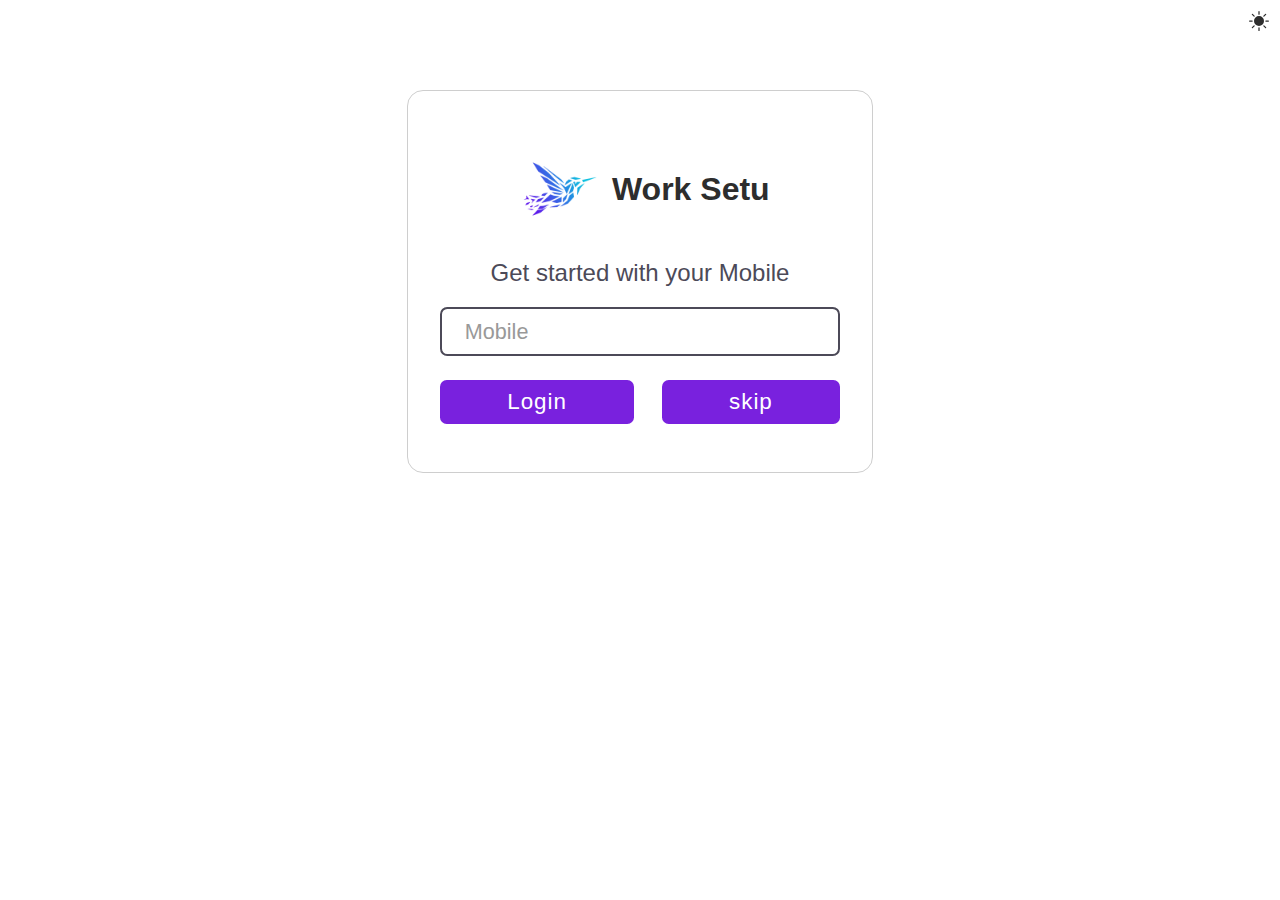
==== commit 7f4a696e: "15+ new feature added" ====
--- a/index.html
+++ b/index.html
@@ -10,8 +10,9 @@
 </head>
 
 <body>
+    <!-- <video class="index-video" autoplay muted loop src="img/mainv.mp4"></video> -->
     <form class="container center-form">
-        <div style="display: flex;justify-content: center;align-items: center;gap: 1em;">
+        <div style="display: flex;justify-content: center;align-items: center;gap: 0.1em;">
             <!-- <svg xmlns="http://www.w3.org/2000/svg" width="60" height="60" fill="currentColor" class="bi bi-chat-dots" viewBox="0 0 16 16">
                 <path d="M5 8a1 1 0 1 1-2 0 1 1 0 0 1 2 0zm4 0a1 1 0 1 1-2 0 1 1 0 0 1 2 0zm3 1a1 1 0 1 0 0-2 1 1 0 0 0 0 2z"/>
                 <path d="m2.165 15.803.02-.004c1.83-.363 2.948-.842 3.468-1.105A9.06 9.06 0 0 0 8 15c4.418 0 8-3.134 8-7s-3.582-7-8-7-8 3.134-8 7c0 1.76.743 3.37 1.97 4.6a10.437 10.437 0 0 1-.524 2.318l-.003.011a10.722 10.722 0 0 1-.244.637c-.079.186.074.394.273.362a21.673 21.673 0 0 0 .693-.125zm.8-3.108a1 1 0 0 0-.287-.801C1.618 10.83 1 9.468 1 8c0-3.192 3.004-6 7-6s7 2.808 7 6c0 3.193-3.004 6-7 6a8.06 8.06 0 0 1-2.088-.272 1 1 0 0 0-.711.074c-.387.196-1.24.57-2.634.893a10.97 10.97 0 0 0 .398-2z"/>
@@ -21,20 +22,13 @@
         </div>
         <h2 style="text-align: center;">Get started with your Mobile</h2>
         <input class="input" type="tel" placeholder="Mobile" />
-        <a class="button" href="otp.html"> Login/ Signup</a>
+        <div class="two-buttonss">
+            <a class="button" href="username.html">Login</a>
+            <a class="button" href="check.html">skip</a>
+        </div>
+
     </form>
-    <a href="main.html" style="display:flex; justify-content:center; align-items: center;margin-top:2em">
-        <button class="button">Jump to main page</button>
-    </a>
-    <a href="check.html" style="display:flex; justify-content:center; align-items: center;margin-top:2em">
-        <button class="button">component added here</button>
-    </a>
-    <a href="cropper.html" style="display:flex; justify-content:center; align-items: center;margin-top:2em">
-        <button class="button">Image uploader</button>
-    </a>
-    <a href="profile.html" style="display:flex; justify-content:center; align-items: center;margin-top:2em">
-        <button class="button">Profile page</button>
-    </a>
+  
 
      <!--dark mode script -->
      <script src="components/darkmode.js"></script>
--- a/style.css
+++ b/style.css
@@ -69,7 +69,7 @@
     font-weight: 500;
 }
 
-a{
+a {
     text-decoration: none;
     color: var(--text-color);
     cursor: pointer;
@@ -94,9 +94,16 @@
     margin: auto;
     padding: 1.5em;
     max-width: 1140px;
-
-}
-
+}
+.index-video{
+    height: 100%;
+    width: 100%;
+    object-fit: cover;
+    top: 0;
+    z-index: -99; 
+    position: absolute;
+    opacity: 1;
+}
 .center-form {
     margin: auto;
     display: flex;
@@ -104,15 +111,18 @@
     width: 400px;
     max-width: calc(100% - 2em);
     margin-top: 10vh;
-    box-shadow: var(--box-shadow);
-    border-radius: 5px;
-    padding: 3em 1em;
+    border: 0.5px solid var(--border-color);
+    /* background-color: rgb(255, 255, 255, 0.1);
+    backdrop-filter: blur(10px); */
+    /* box-shadow: var(--box-shadow); */
+    border-radius: 1em;
+    padding: 3em 2em;
 }
 
 .logo-main {
     width: 40px;
     height: 40px;
-  
+
 }
 
 .input {
@@ -135,10 +145,16 @@
     border: 2px solid var(--primary-color);
 }
 
+.two-buttonss{
+    display: flex;
+    justify-content: space-between;
+  
+}
 .button {
+   
     color: var(--primary-text-color);
     background: var(--primary-color);
-    font-size: 1.5rem;
+    font-size: 1.4em;
     font-weight: 400;
     letter-spacing: 1px;
     cursor: pointer;
@@ -181,7 +197,7 @@
     display: flex;
     align-items: center;
     justify-content: center;
-    border: 0.5px solid var(--border-color);
+    /* border: 0.5px solid var(--border-color); */
     border-radius: 1em;
 }
 
@@ -221,8 +237,8 @@
     top: 0;
     left: 0;
     width: 100%;
-    height: 80vh;
-    background-color: var(--bg-color);
+    height: 100%;    
+   background-color: rgb(0, 0, 0, 0.5);
     justify-content: center;
     align-items: center;
 }
@@ -233,37 +249,38 @@
     flex-direction: column;
     gap: 1em;
     background-color: var(--bg-color);
-    padding: 2em;
-    width: calc(100% - 4em);
-    max-width: 80%;
-    max-height: 80%;
-    min-width: 300px;
-    max-width: 500px;
+    
+   
+    max-width:54%;
+    max-height: 100%;
+   
     overflow: hidden;
     box-shadow: var(--box-shadow);
+    border-radius: 1em;
+    
 }
 
 .crop-container img {
-    max-width: 50%;
-    max-height: 50%;
-   
-    height: auto;
-    width: auto;
+
+width: 100%;
+height: 60vh;
 }
 
 .crop-container button {
     display: block;
-    margin-top: 10px;
-}
-.two-button{
-width: 100%;
-display: flex;
-color: var(--text-color);
-transition: all ease 2s;
-align-items: center;
-justify-content: center;
-gap: 1em;
-z-index: 5;
+ 
+}
+
+.two-button {
+    padding: 1em;
+    width: calc(100% - 2em);
+    display: flex;
+    color: var(--text-color);
+    transition: all ease 2s;
+    align-items: center;
+    justify-content: center;
+    gap: 1em;
+    z-index: 5;
 }
 
 
@@ -305,13 +322,15 @@
 
     .crop-container {
         max-width: 80%;
-        font-size: 14px;
-    }
-    .two-button .button{
+    }
+    .crop-container img{
+        height: 20vh;
+    }
+    .two-button .button {
         font-size: 1em;
     }
 
-   
+
 }
 
 
@@ -358,8 +377,8 @@
 
 }
 
-.nav-search-bar{
-   
+.nav-search-bar {
+
     display: flex;
     gap: 0.5em;
     align-items: center;
@@ -372,26 +391,35 @@
     border: 1px solid var(--sub-text-color);
     padding: 6px 15px;
     font-size: 1em;
-    
-}
-
-.nav-search-bar:focus{
-   
+
+}
+
+.nav-search-bar:focus {
+
     border-color: var(--primary-color);
+    border: 1px solid var(--primary-color);
+
+}
+
+.profile-image-nav {
+    display: flex;
+    align-items: center;
 }
 
 .search {
-  background-color: var(--nav);
-  border: none;
-  color: var(--text-color);
-  outline: none;
+    background-color: var(--nav);
+    border: none;
+    color: var(--text-color);
+    outline: none;
+    width: 100%;
 
 }
 
 
 
 .search::placeholder {
-    font-size: 0.8em;;
+    font-size: 0.8em;
+    ;
 }
 
 .row {
@@ -460,13 +488,14 @@
     flex: 1;
     overflow-y: auto;
 }
-.menu-sidebar{
+
+.menu-sidebar {
     position: absolute;
     top: 0;
     left: 0;
     z-index: 9999;
- 
-   
+
+
 }
 
 @media (max-width: 768px) {
@@ -617,6 +646,7 @@
     border-radius: 0.5em;
     border: 0.5px solid var(--border-color);
     z-index: 9999;
+    transition:  all ease 2s;
 
 
 }
@@ -654,12 +684,13 @@
 
 .three-dots {
     outline: none;
-}
-
-.three-dots:focus+.message-options {
-    display: flex;
-
-}
+
+}
+
+/* .three-dots:focus+.message-options {
+    display: flex;
+
+} */
 
 .message-options svg {
     cursor: pointer;
@@ -850,8 +881,36 @@
 }
 
 .work-detail {
+    display: none;
     cursor: pointer;
 }
+
+
+/* all pop ups */
+.dropdown-holder{
+    position: relative;
+}
+.dropdown{
+    display: none;
+   position: absolute;
+   top: 100%; /* Position it below the trigger */
+   right: 0;
+   padding: 2em;
+   background-color: var(--bg-color);
+   border-radius: 20px;
+   box-shadow: var(--box-shadow);
+   z-index: 9999;
+   top: 100%;
+   z-index: 99999;
+ 
+}
+
+
+.dropdown-trigger:focus + .dropdown,
+.dropdown:hover {
+    display: block; 
+}
+
 
 .popup-container {
     display: none;
@@ -859,81 +918,32 @@
     top: 50%;
     left: 50%;
     transform: translate(-50%, -50%);
-    padding: 2em;
     width: 400px;
-    height: 350px;
-    background-color: var(--bg-color);
-    box-shadow: var(--box-shadow);
     z-index: 9999;
-    border-radius: 20px;
-}
-
-
-.dimmed-background {
-    position: fixed;
-    top: 0;
+}
+
+
+/* your slack pop up style */
+
+.your-slack {
+    display: none;
+    width: 280px;
+    z-index: 9999;
+    top: 100%;
     left: 0;
-    width: 100%;
-    height: 100%;
-    background-color: rgba(0, 0, 0, 0.5);
-    z-index: 9998;
-    pointer-events: none;
-}
-
-/* your slack pop up style */
-
-.your-slack {
-    width: 300px;
-    height: 300px;
-    background-color: var(--bg-color);
-    padding: 2em;
-    border-radius: 20px;
-    box-shadow: var(--box-shadow);
-    z-index: 9999;
-    display: none;
-    position: absolute;
-    top: 8%;
-    left: 0;
-
-}
-
+}
 .mid-content span {
     font-size: 1em;
 }
-
-.profile-popup {
-    width: 250px;
-    height: 250px;
-    padding: 2em;
-    background-color: var(--bg-color);
-    border-radius: 20px;
-    box-shadow: var(--box-shadow);
-    z-index: 9999;
+.right{
+    left: 0;
+}
+
+.invite-people {display:none;
     position: absolute;
-    top: 4%;
-    right: 0;
-    display: none;
-
-}
-
-.invite-people {
-    display: flex;
-    justify-content: center;
-    align-items: center;
-    z-index: 9999;
-    position: absolute;
-    left: 50%;
-    top: 50%;
-    transform: translate(-50%, -50%);
-    display: none;
     width: 400px;
-    height: 250px;
-    padding: 2em;
-    background-color: var(--bg-color);
-    border-radius: 20px;
-    box-shadow: var(--box-shadow);
-}
-
+    left: 0;
+}
 
 .invite-people textarea {
     padding: 1em;
@@ -945,119 +955,14 @@
 .invite-people textarea:focus {
     outline: none;
     box-shadow: var(--box-shadow);
-
-}
-
-
+}
 a {
     text-decoration: none;
-
-}
-
-.create-channel-popup {
-    display: flex;
-    justify-content: center;
-    align-items: center;
-    z-index: 9999;
-    position: absolute;
-    left: 50%;
-    top: 50%;
-    transform: translate(-50%, -50%);
+}
+
+.edit-workspace-detail-popup {
     display: none;
     width: 400px;
-    height: 250px;
-    padding: 2em;
-    background-color: var(--bg-color);
-    border-radius: 20px;
-    box-shadow: var(--box-shadow);
-}
-
-
-.setting-adminitration-popup {
-    display: flex;
-    justify-content: center;
-    align-items: center;
-    z-index: 9999;
-    position: absolute;
-    left: 23.7%;
-    top: 22%;
-    display: none;
-    width: 250px;
-    height: 250px;
-    padding: 2em;
-    background-color: var(--bg-color);
-    border-radius: 20px;
-    box-shadow: var(--box-shadow);
-}
-
-.add-workspace-popup {
-    display: flex;
-    justify-content: center;
-    align-items: center;
-    z-index: 9999;
-    position: absolute;
-    left: 23.7%;
-    top: 22%;
-    display: none;
-    width: 200px;
-    height: 125px;
-    padding: 1em;
-    background-color: var(--bg-color);
-    border-radius: 20px;
-    box-shadow: var(--box-shadow);
-}
-
-.edit-workspace-detail-popup {
-    display: flex;
-    justify-content: center;
-    align-items: center;
-    z-index: 9999;
-    position: absolute;
-    left: 50%;
-    top: 50%;
-    transform: translate(-50%, -50%);
-    display: none;
-    width: 400px;
-    height: 350px;
-    padding: 2em;
-    background-color: var(--bg-color);
-    border-radius: 20px;
-    box-shadow: var(--box-shadow);
-}
-
-.switch-workspace-popup {
-    display: flex;
-    justify-content: flex-start;
-    align-items: start;
-    z-index: 9999;
-    position: absolute;
-    left: 23.7%;
-    top: 21%;
-    display: none;
-    width: 200px;
-    height: 200px;
-    padding: 2em;
-    background-color: var(--bg-color);
-    border-radius: 20px;
-    box-shadow: var(--box-shadow);
-}
-
-.add-channel-pop-up {
-    display: flex;
-    justify-content: center;
-    align-items: center;
-    z-index: 9999;
-    position: absolute;
-    left: 50%;
-    top: 50%;
-    transform: translate(-50%, -50%);
-    display: none;
-    width: 400px;
-    height: 250px;
-    padding: 2em;
-    background-color: var(--bg-color);
-    border-radius: 20px;
-    box-shadow: var(--box-shadow);
 }
 
 @media screen and (max-width: 768px) {
@@ -1202,8 +1107,9 @@
 /*============ profile============ */
 
 .container-prof {
-   flex:1;
-   margin: auto;
+    flex: 1;
+    margin: auto;
+
 }
 
 
@@ -1221,11 +1127,13 @@
 
 
 
-}
+
+}
+
 input[type="number"]::-webkit-inner-spin-button,
 input[type="number"]::-webkit-outer-spin-button {
-  -webkit-appearance: none;
-  appearance: none;
+    -webkit-appearance: none;
+    appearance: none;
 
 }
 
@@ -1237,6 +1145,7 @@
     padding: 2em;
     width: calc(100% - 4em);
     gap: 10px;
+
 
 }
 
@@ -1296,7 +1205,7 @@
 }
 
 .inputs {
-    width:100%;
+    width: 100%;
     display: flex;
     justify-content: start;
     align-items: center;
@@ -1321,33 +1230,43 @@
     .profilepage-main {
         flex-direction: column;
     }
-    .saveandcancel button{
+
+    .saveandcancel button {
         width: 40%;
     }
 }
 
-@media screen and (max-width:768px){
-
-    .editprofile-container{
-        width: 90%;
-       
-    }
-    .leftside img{
+@media screen and (max-width:768px) {
+    .editprof{
+        padding: 0em;
+    }
+
+    .editprofile-container {
+        padding: 1.5em;
+       width: calc(100% - 3em);
+    }
+    .profilepage-main{
+        padding: 0em;
+    }
+
+    .leftside img {
         width: 150px;
     }
-    .leftside button{
+
+    .leftside button {
         font-size: 1em;
     }
-    .saveandcancel button{
-        
+
+    .saveandcancel button {
+
         font-size: 1em;
     }
-    .rightside input{
+
+    .rightside input {
         font-size: 0.7em;
         width: 50%;
     }
-    .editprof{
-       
-    }
+
+    .editprof {}
 
 }